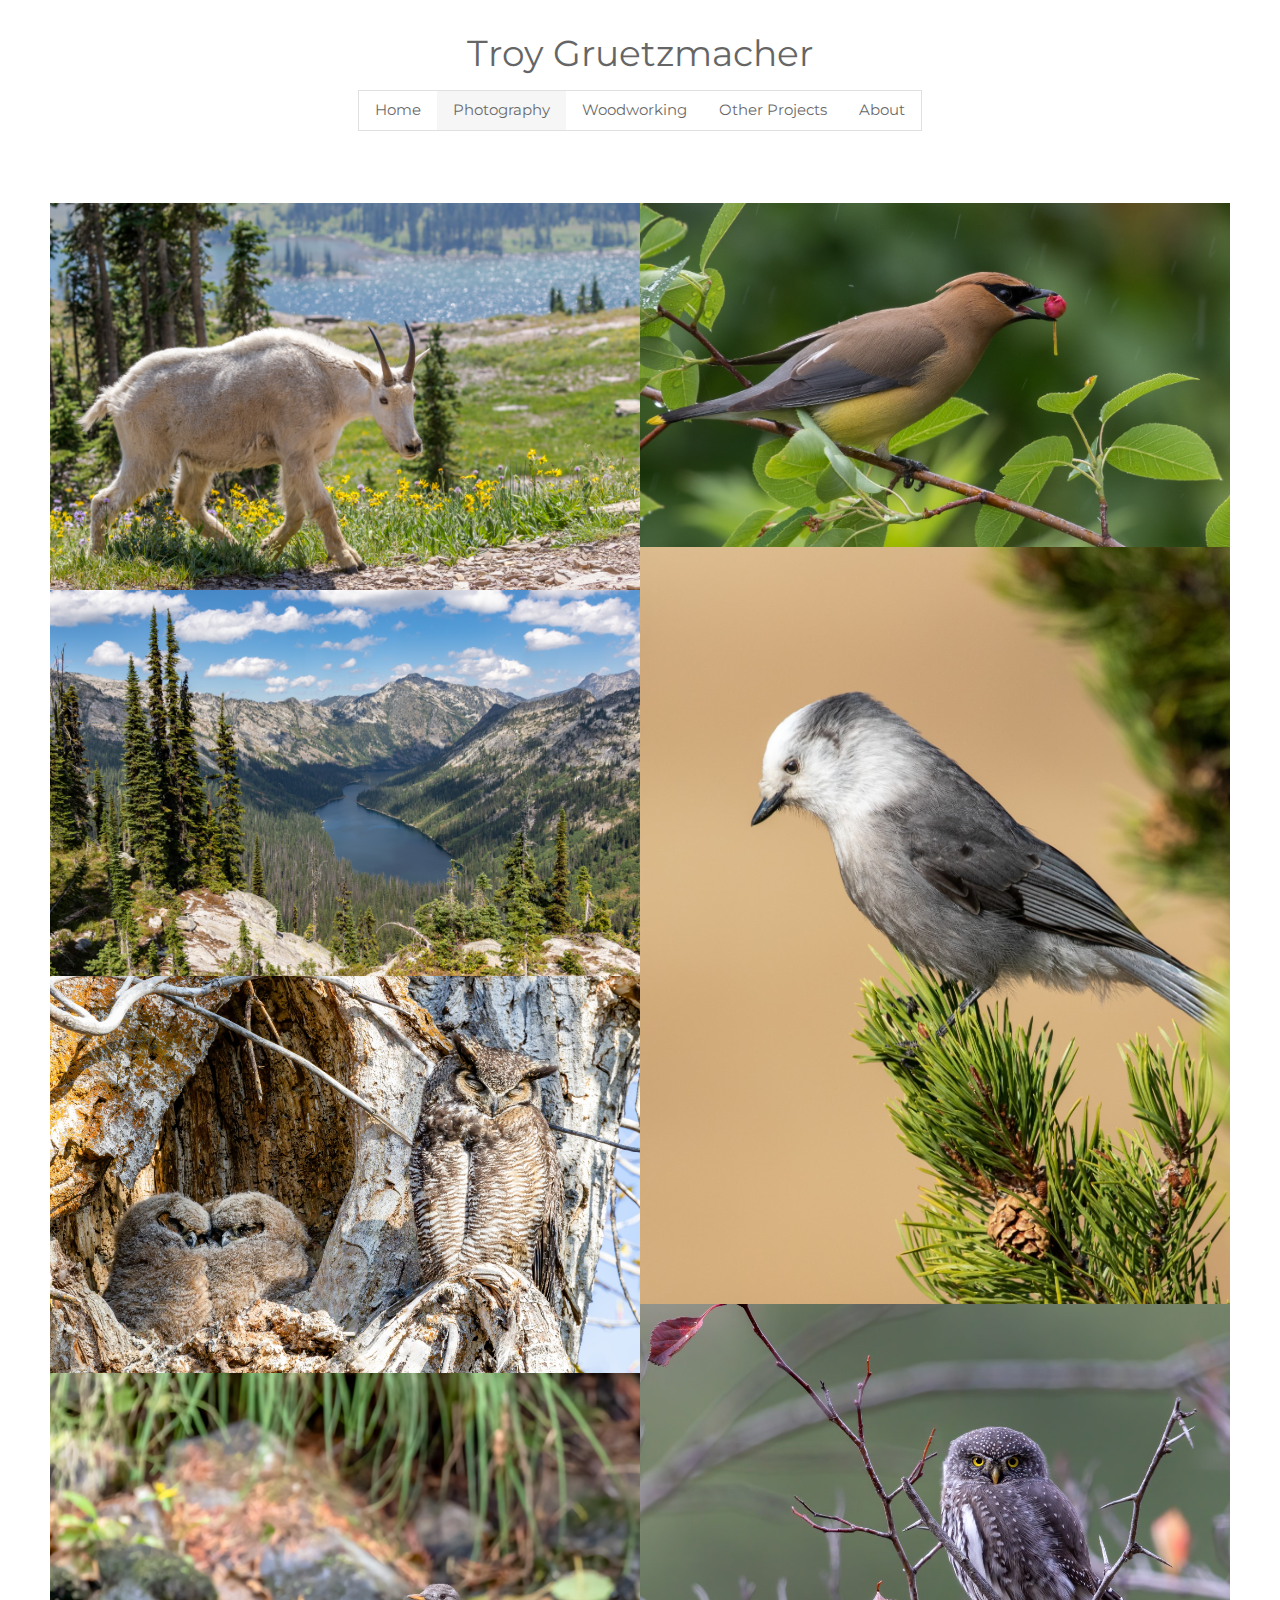
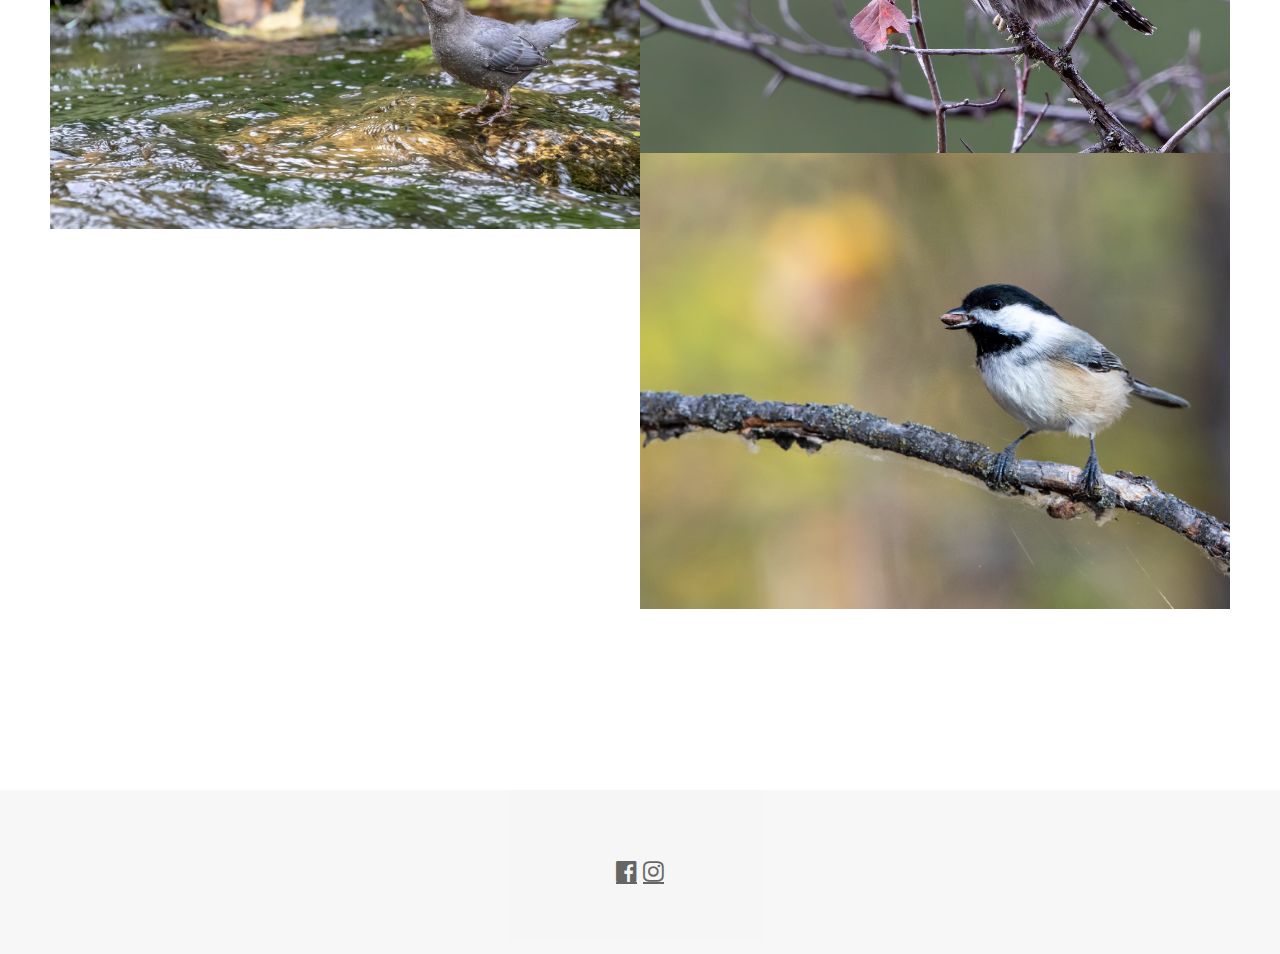
==== index.html @ 9100ae5f "initial" ====
<!DOCTYPE html>
<html>
<title>Troy Gruetzmacher Portfolio</title>
<meta charset="UTF-8">
<meta name="viewport" content="width=device-width, initial-scale=1">
<link rel="stylesheet" href="https://www.w3schools.com/w3css/4/w3.css">
<link rel="stylesheet" href="https://fonts.googleapis.com/css?family=Montserrat">
<link rel="stylesheet" href="https://cdnjs.cloudflare.com/ajax/libs/font-awesome/4.7.0/css/font-awesome.min.css">
<style>
body,h1 {font-family: "Montserrat", sans-serif}
img {margin-bottom: -7px}
.w3-row-padding img {margin-bottom: 12px}
</style>
    
    <header class="w3-panel w3-center w3-opacity" style="padding:10 10px">
  <h1 class="w3-xlarge"></h1>
  <h1>Troy Gruetzmacher</h1>
  
  <div class="w3-padding-20">
    <div class="w3-bar w3-border">
      <a href="#" class="w3-bar-item w3-button">Home</a>
      <a href="#" class="w3-bar-item w3-button w3-light-grey">Photography</a>
      <a href="#" class="w3-bar-item w3-button">Woodworking</a>
      <a href="#" class="w3-bar-item w3-button">Other Projects</a>
      <a href="#" class="w3-bar-item w3-button w3-hide-small">About</a>
    </div>
  </div>
</header>

<body>

<!-- !PAGE CONTENT! -->
<div class="w3-row" style="padding: 50px">


<!-- Photo Grid -->
<div class="w3-row" id="myGrid" style="margin-bottom:128px">
  <div class="w3-half">
    <img src="Images/Wildlife/IMG_6675_50.jpg" style="width:100%">
    <img src="Images/Nature/IMG_0380_50.jpg" style="width:100%">
    <img src="Images/Birds/IMG_9137_50.jpg" style="width:100%">
    <img src="Images/Birds/IMG_1296_50.jpg" style="width:100%">
  </div>

  <div class="w3-half">
    <img src="Images/Birds/IMG_7566_50.jpg" style="width:100%">
    <img src="Images/Birds/CX7A1984_50.jpg" style="width:100%">
      <img src="Images/Birds/CX7A3063_50.jpg" style="width:100%">
       <img src="Images/Birds/CX7A2330_50.jpg" style="width:100%">
  </div>

</div>

<!-- End Page Content -->
</div>

<!-- Footer -->
<footer class="w3-container w3-padding-64 w3-light-grey w3-center w3-opacity w3-xlarge" style="margin-top:10px"> 
  <a href="https://www.facebook.com/troygruetzmacher" class="fa fa-facebook-official w3-hover-opacity"></a>
  <a href="https://www.instagram.com/tgruetzm/" class="fa fa-instagram w3-hover-opacity"></a>
</footer>
 
<script>
</script>

</body>
</html>
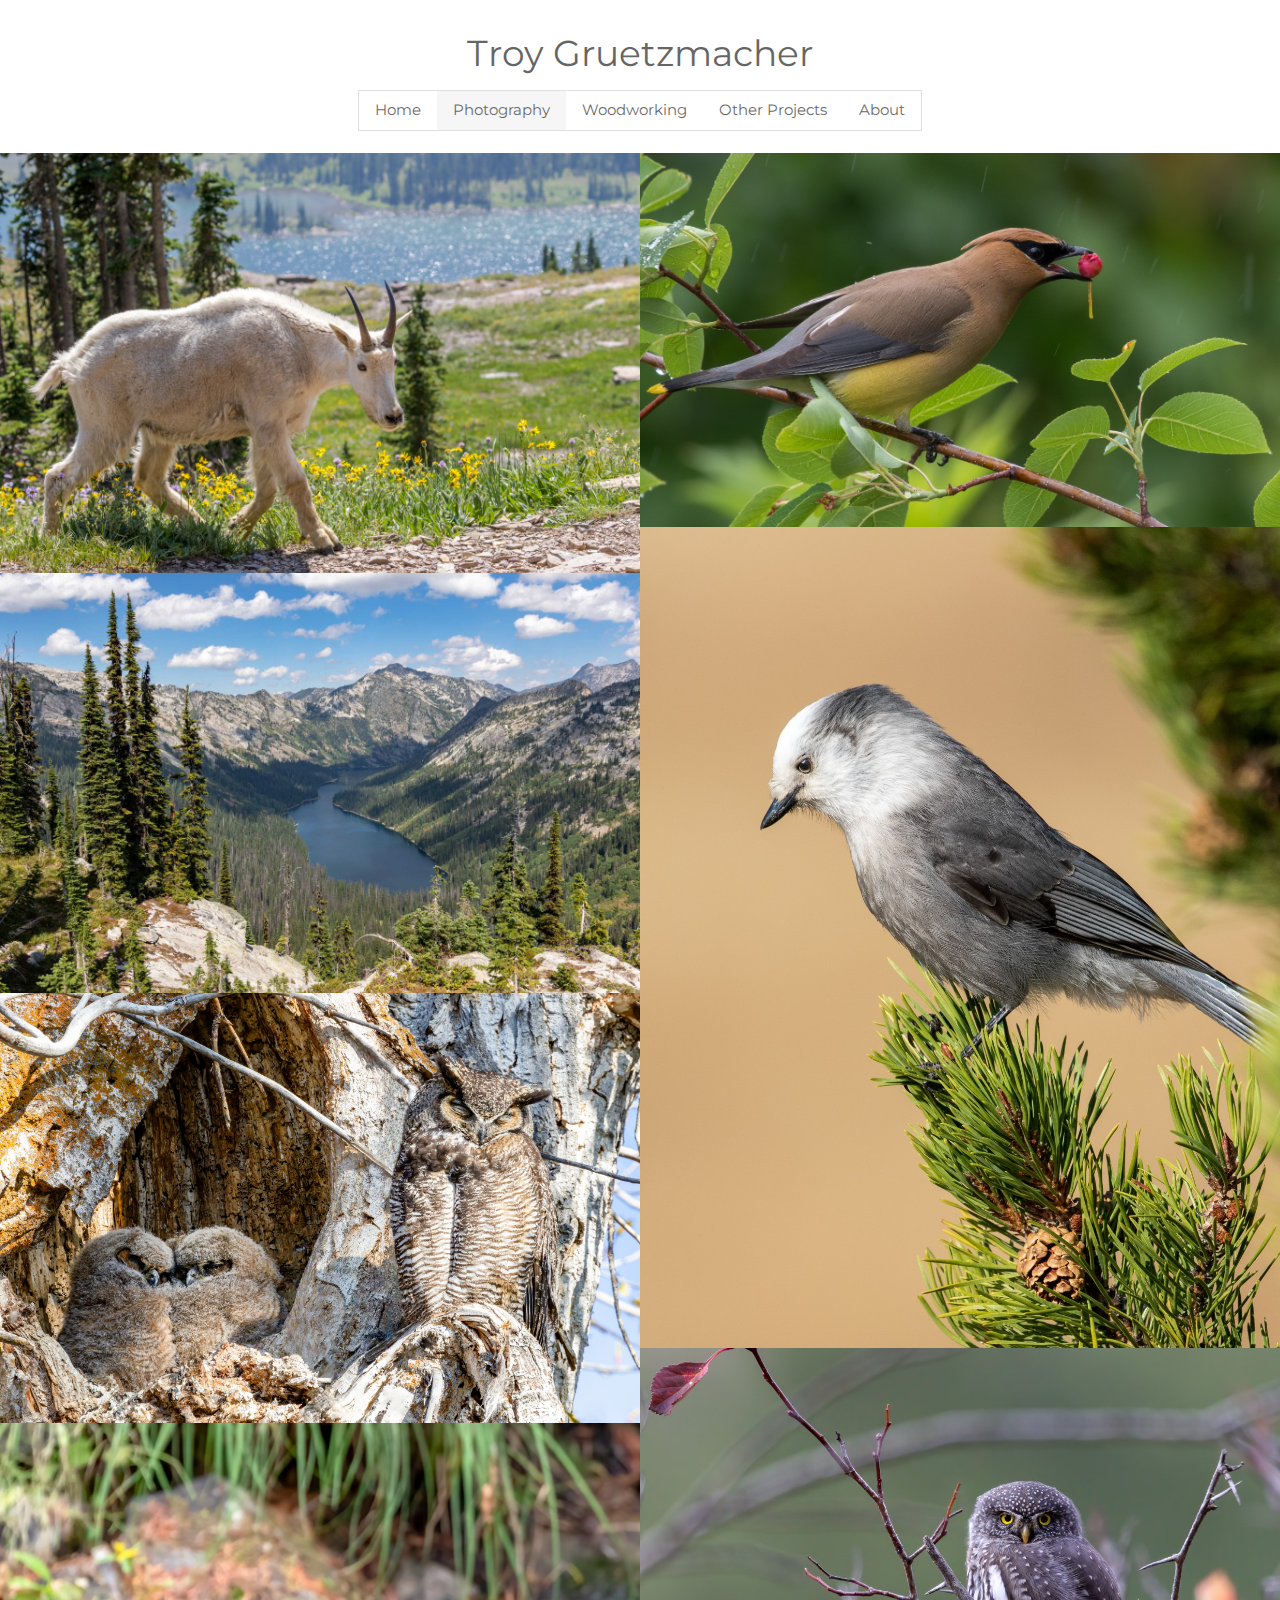
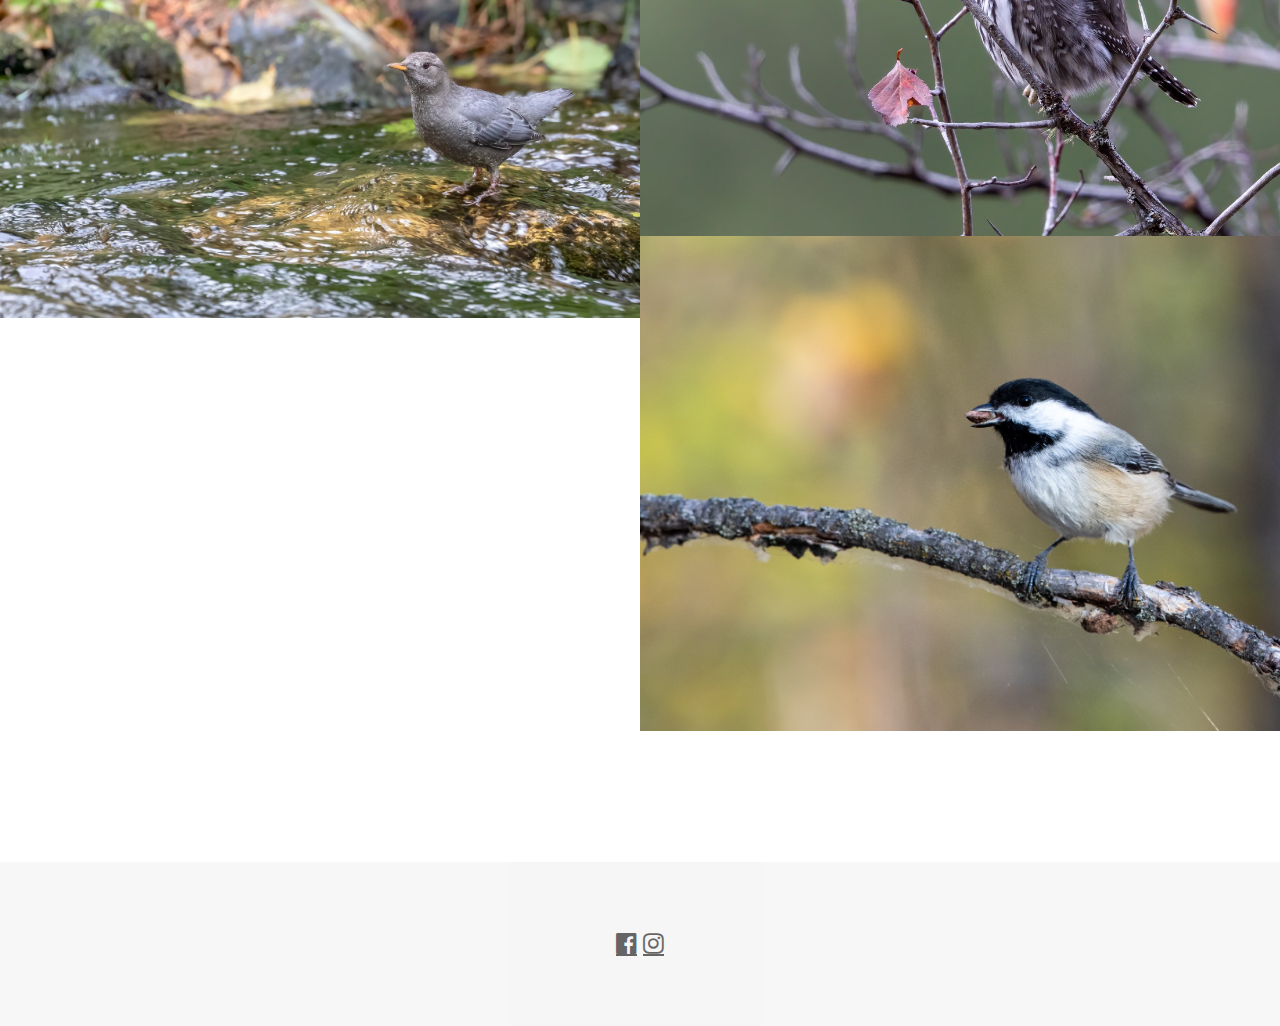
==== commit b8a8cde0: "remove margin" ====
--- a/index.html
+++ b/index.html
@@ -30,7 +30,7 @@
 <body>
 
 <!-- !PAGE CONTENT! -->
-<div class="w3-row" style="padding: 50px">
+<div class="w3-row">
 
 
 <!-- Photo Grid -->
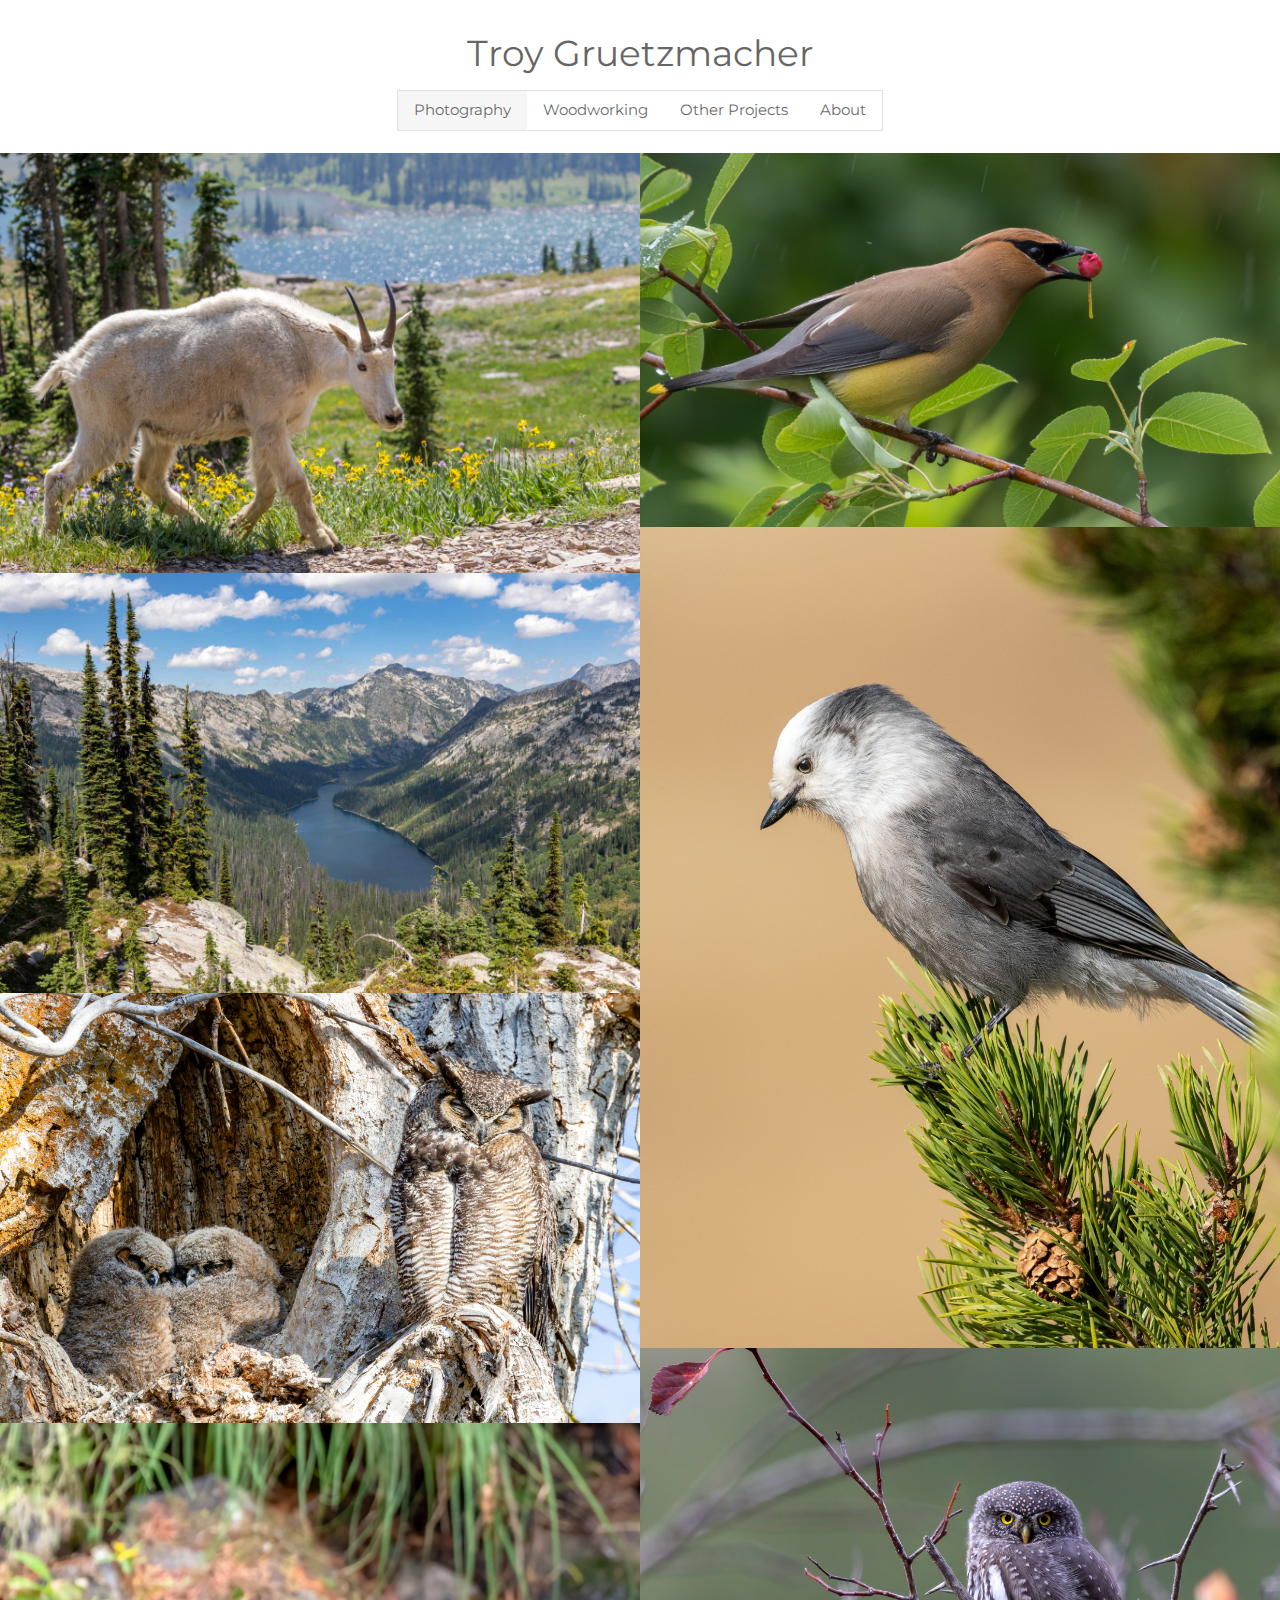
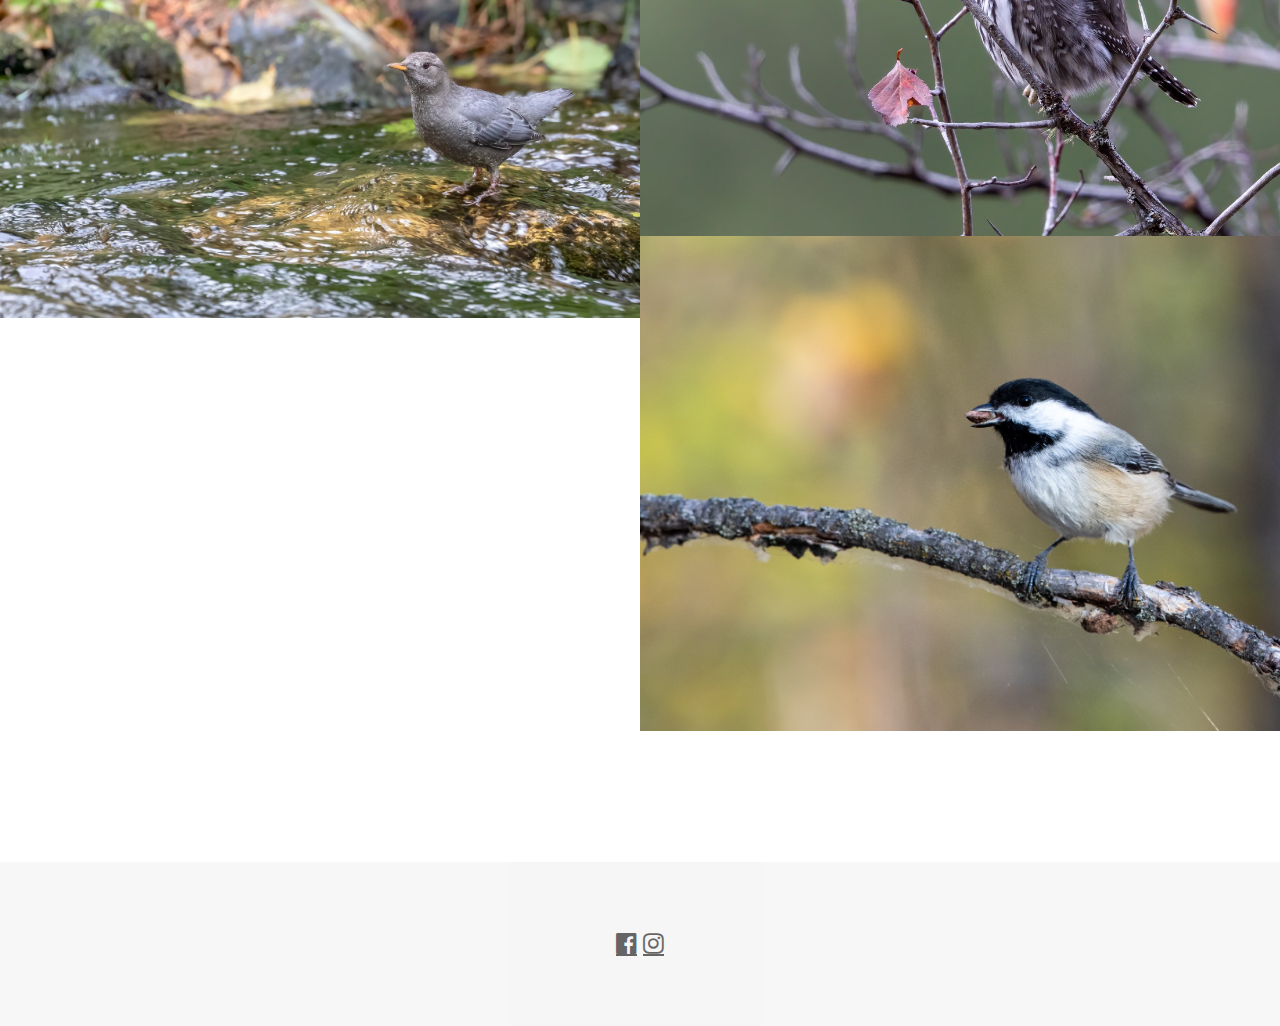
==== commit c8c065e8: "button change" ====
--- a/index.html
+++ b/index.html
@@ -18,11 +18,10 @@
   
   <div class="w3-padding-20">
     <div class="w3-bar w3-border">
-      <a href="#" class="w3-bar-item w3-button">Home</a>
       <a href="#" class="w3-bar-item w3-button w3-light-grey">Photography</a>
       <a href="#" class="w3-bar-item w3-button">Woodworking</a>
       <a href="#" class="w3-bar-item w3-button">Other Projects</a>
-      <a href="#" class="w3-bar-item w3-button w3-hide-small">About</a>
+      <a href="#" class="w3-bar-item w3-button">About</a>
     </div>
   </div>
 </header>
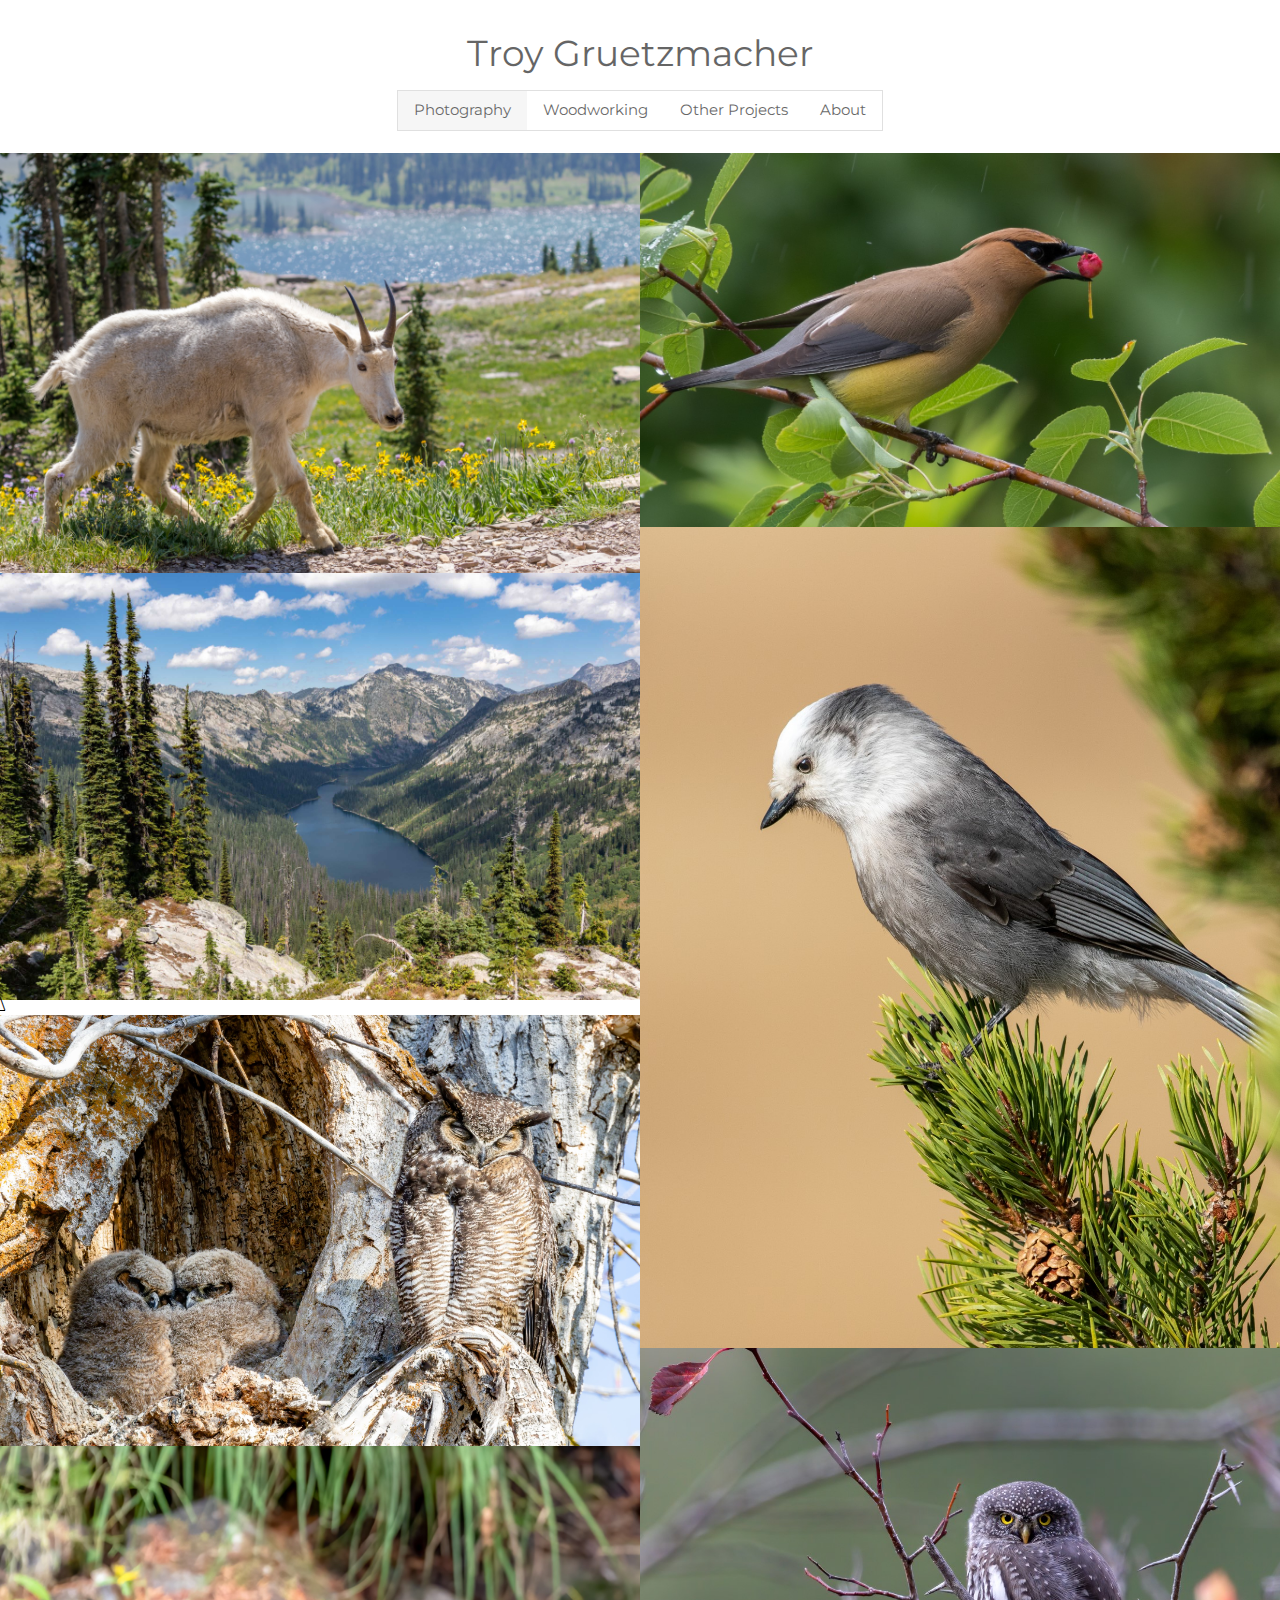
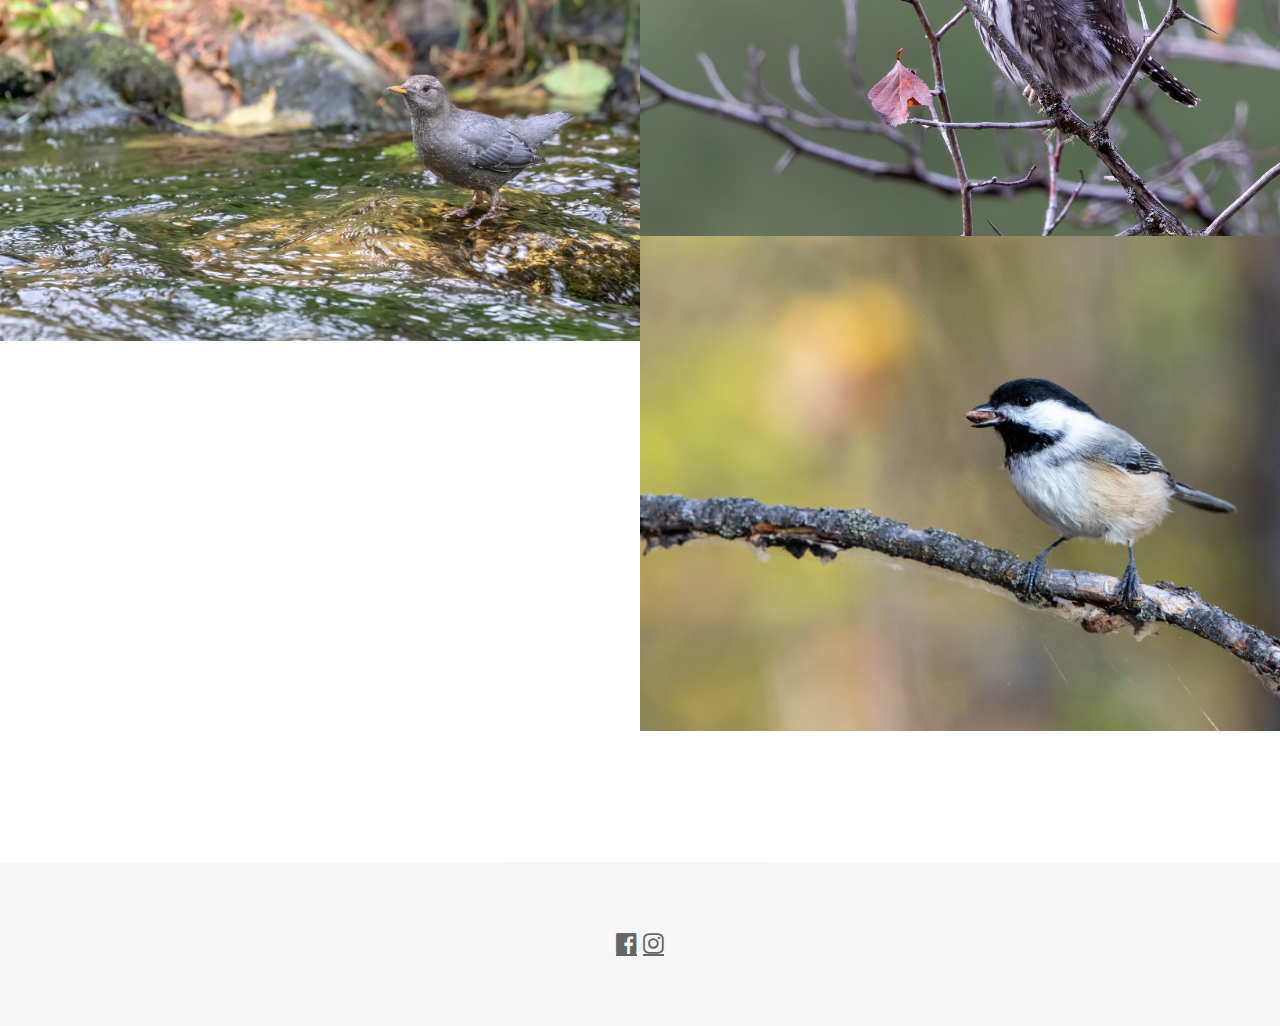
==== commit cea78bc9: "Added link to photo" ====
--- a/index.html
+++ b/index.html
@@ -35,11 +35,19 @@
 <!-- Photo Grid -->
 <div class="w3-row" id="myGrid" style="margin-bottom:128px">
   <div class="w3-half">
-    <img src="Images/Wildlife/IMG_6675_50.jpg" style="width:100%">
-    <img src="Images/Nature/IMG_0380_50.jpg" style="width:100%">
-    <img src="Images/Birds/IMG_9137_50.jpg" style="width:100%">
-    <img src="Images/Birds/IMG_1296_50.jpg" style="width:100%">
-  </div>
+      <a target="_blank" href="Images/Wildlife/IMG_6675_50.jpg">
+        <img src="Images/Wildlife/IMG_6675_50.jpg" style="width:100%">
+      </a>
+      <a target="_blank" href="Images/Nature/IMG_0380_50.jpg">
+        <img src="Images/Nature/IMG_0380_50.jpg" style="width:100%">\
+      </a>
+      <a target="_blank" href="Images/Birds/IMG_9137_50.jpg">
+        <img src="Images/Birds/IMG_9137_50.jpg" style="width:100%">
+      </a>
+      <a target="_blank" href="Images/Birds/IMG_1296_50.jpg">
+        <img src="Images/Birds/IMG_1296_50.jpg" style="width:100%">
+      </a>
+</div>
 
   <div class="w3-half">
     <img src="Images/Birds/IMG_7566_50.jpg" style="width:100%">
